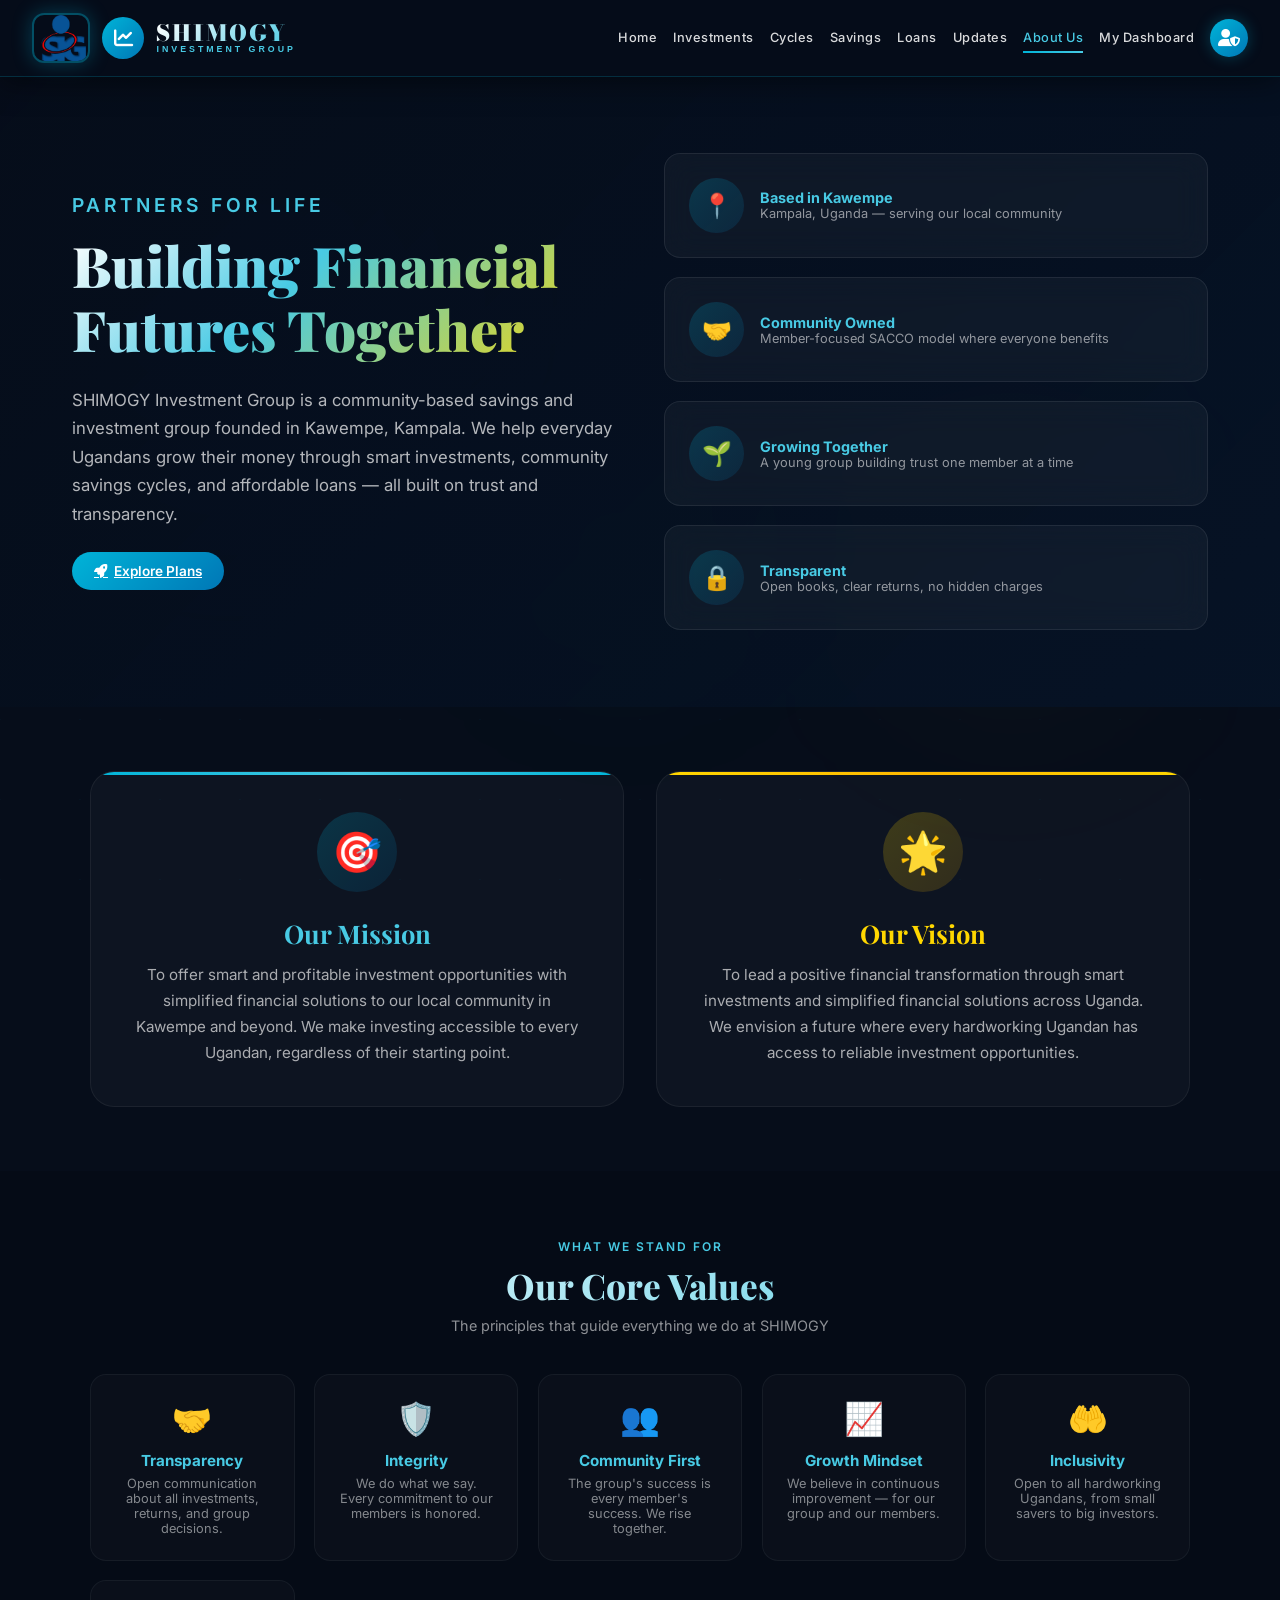
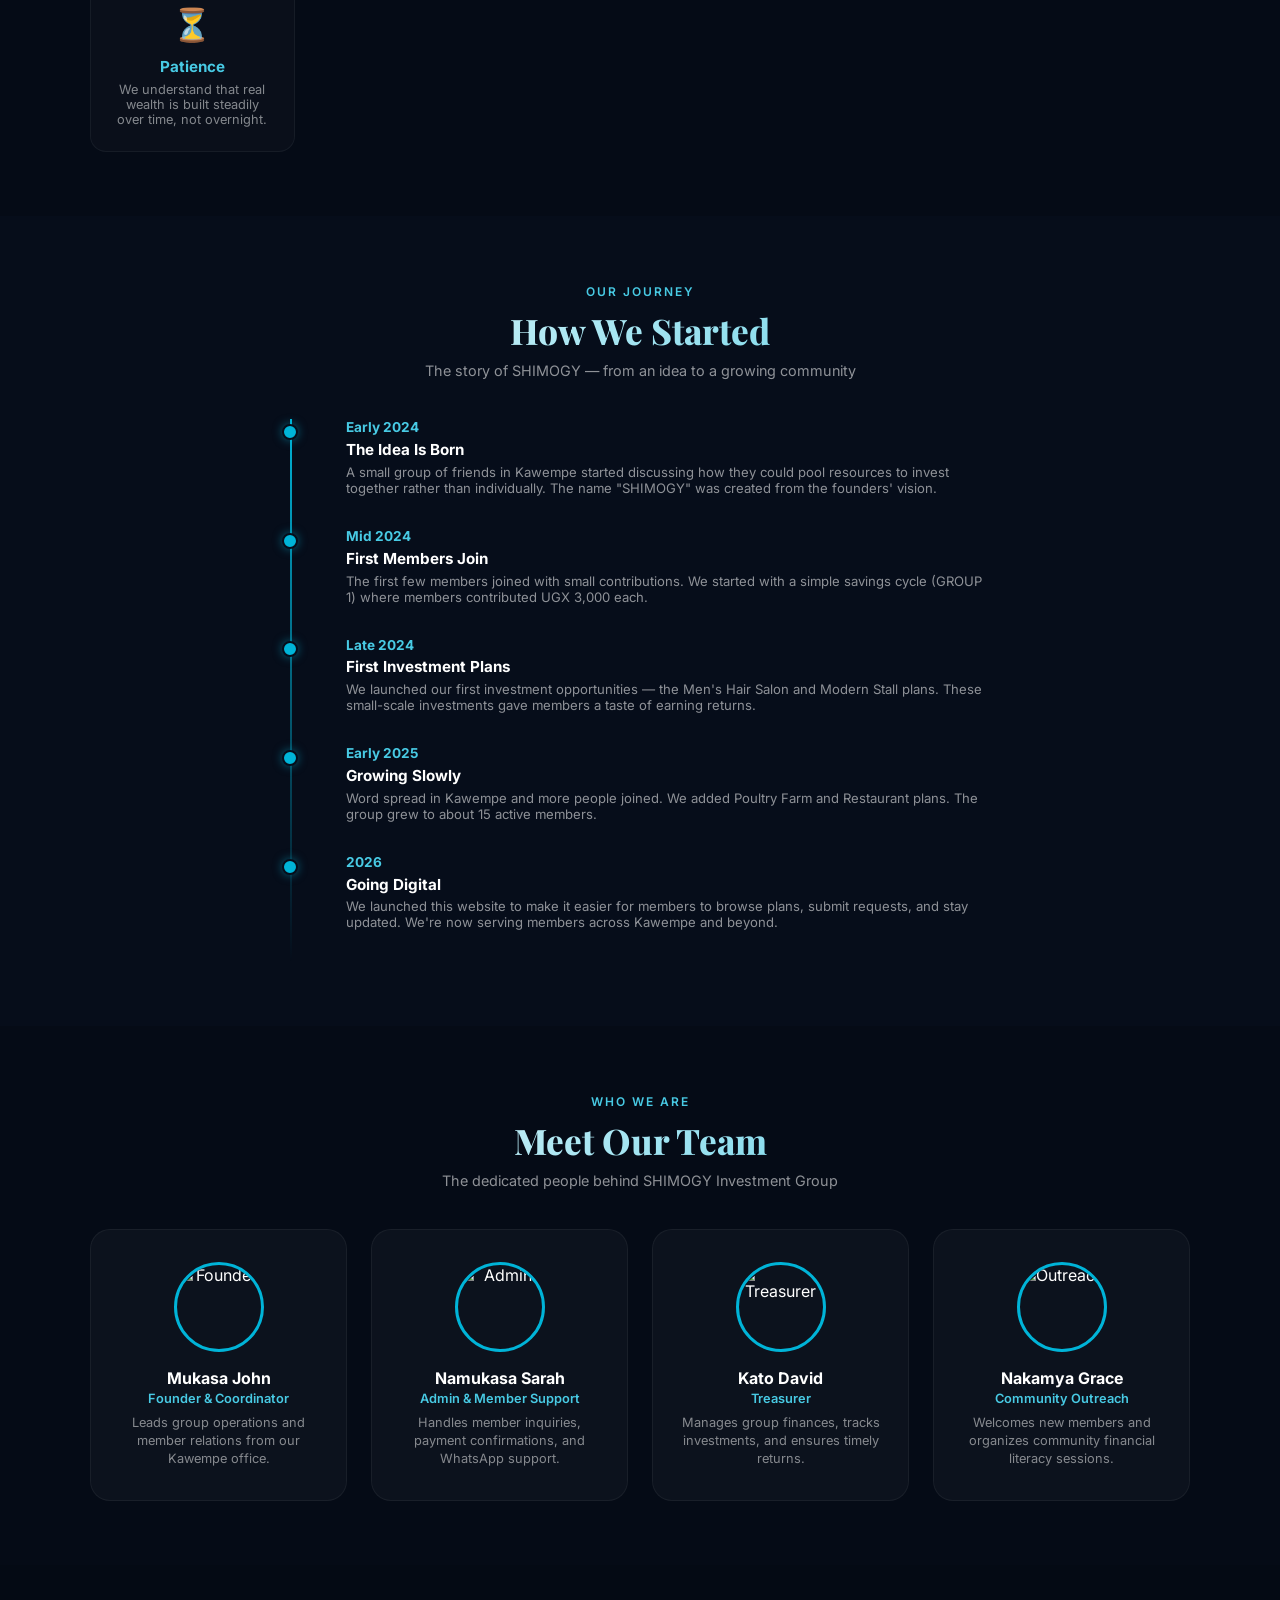
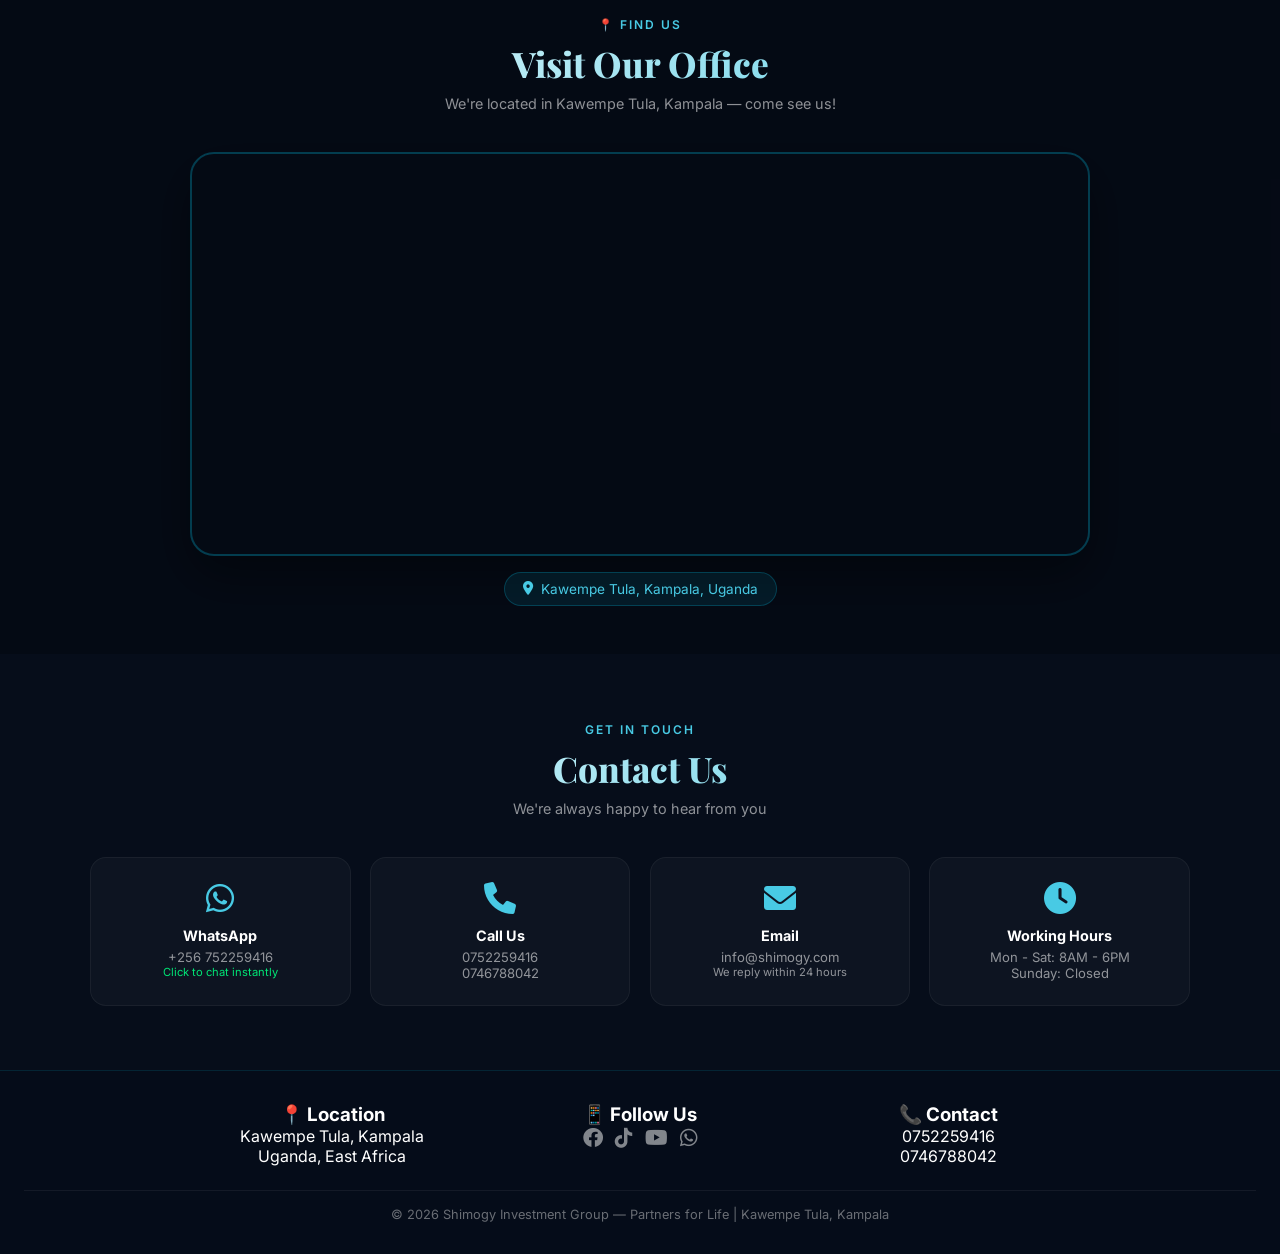
==== about.html @ a3112fb6 "Add files via upload" ====
<!DOCTYPE html>
<html lang="en">
<head>
    <meta charset="UTF-8">
    <meta name="viewport" content="width=device-width, initial-scale=1.0">
    <title>SHIMOGY | About Us - Partners for Life | Kawempe, Uganda</title>
    <link href="https://fonts.googleapis.com/css2?family=Inter:opsz,wght@14..32,300;400;500;600;700;800;900&display=swap" rel="stylesheet">
    <link rel="stylesheet" href="https://cdnjs.cloudflare.com/ajax/libs/font-awesome/6.0.0-beta3/css/all.min.css">
    <link rel="stylesheet" href="style.css">
    <link rel="stylesheet" href="https://unpkg.com/leaflet@1.9.4/dist/leaflet.css" />
    <style>
        @import url('https://fonts.googleapis.com/css2?family=Bodoni+Moda:opsz,wght@6..96,700;6..96,800;6..96,900&display=swap');
        @import url('https://fonts.googleapis.com/css2?family=Playfair+Display:wght@700;800;900&display=swap');
        
        * { margin: 0; padding: 0; box-sizing: border-box; }

        body {
            background-color: #060d1a;
            font-family: 'Inter', sans-serif;
            color: white;
            min-height: 100vh;
            display: flex;
            flex-direction: column;
            overflow-x: hidden;
        }

        /* Animated gradient orbs */
        .about-orb {
            position: fixed;
            border-radius: 50%;
            filter: blur(100px);
            z-index: 0;
            pointer-events: none;
            animation: orbFloat 10s infinite ease-in-out;
        }
        .about-orb:nth-child(1) { width: 350px; height: 350px; background: rgba(0, 180, 216, 0.04); top: 15%; left: 5%; }
        .about-orb:nth-child(2) { width: 280px; height: 280px; background: rgba(255, 215, 0, 0.03); bottom: 20%; right: 10%; animation-delay: 5s; }
        .about-orb:nth-child(3) { width: 220px; height: 220px; background: rgba(0, 230, 118, 0.03); top: 50%; left: 40%; animation-delay: 3s; }

        @keyframes orbFloat {
            0%, 100% { transform: translate(0, 0) scale(1); }
            25% { transform: translate(40px, -30px) scale(1.2); }
            50% { transform: translate(-20px, 20px) scale(0.9); }
            75% { transform: translate(-40px, -10px) scale(1.1); }
        }

        /* Geometric lines */
        .geo-lines {
            position: fixed; top: 0; left: 0; width: 100%; height: 100%;
            z-index: 0; pointer-events: none; opacity: 0.03;
            background-image: 
                linear-gradient(30deg, #00b4d8 1px, transparent 1px),
                linear-gradient(-30deg, #00b4d8 1px, transparent 1px);
            background-size: 80px 80px;
        }

        /* Navbar */
        .navbar {
            background: rgba(6, 13, 26, 0.94); backdrop-filter: blur(20px);
            padding: 0.8rem 2rem; position: sticky; top: 0; z-index: 1000;
            border-bottom: 1px solid rgba(0, 180, 216, 0.2); box-shadow: 0 4px 30px rgba(0, 0, 0, 0.5);
        }
        .nav-container {
            max-width: 1400px; margin: 0 auto; display: flex;
            justify-content: space-between; align-items: center; flex-wrap: wrap;
        }
        .logo-area { display: flex; align-items: center; gap: 12px; cursor: pointer; text-decoration: none; }
        .logo-area img { height: 50px; width: auto; border-radius: 12px; object-fit: cover; box-shadow: 0 0 20px rgba(0, 180, 216, 0.3); border: 2px solid rgba(0, 180, 216, 0.4); }
        .logo-placeholder { width: 42px; height: 42px; background: linear-gradient(135deg, #00b4d8, #0077b6); border-radius: 50%; display: flex; align-items: center; justify-content: center; font-size: 1.2rem; color: white; }
        .logo-text h1 { font-family: 'Bodoni Moda', serif; font-size: 1.4rem; font-weight: 900; background: linear-gradient(135deg, #ffffff, #48cae4); -webkit-background-clip: text; -webkit-text-fill-color: transparent; background-clip: text; line-height: 1; letter-spacing: 2px; }
        .logo-text p { font-size: 0.55rem; letter-spacing: 3px; color: #48cae4; font-weight: 600; }
        .nav-links { display: flex; gap: 1rem; align-items: center; flex-wrap: wrap; }
        .nav-links a { text-decoration: none; font-weight: 500; color: rgba(255, 255, 255, 0.85); transition: 0.3s; padding: 0.5rem 0; position: relative; font-size: 0.8rem; letter-spacing: 0.5px; }
        .nav-links a::after { content: ''; position: absolute; bottom: 0; left: 0; width: 0%; height: 2px; background: linear-gradient(90deg, #00b4d8, #48cae4); transition: width 0.3s; }
        .nav-links a:hover::after, .nav-links a.active::after { width: 100%; }
        .nav-links a:hover, .nav-links a.active { color: #48cae4; }
        .account-icon { width: 38px; height: 38px; background: linear-gradient(135deg, #00b4d8, #0077b6); border-radius: 50%; display: flex; align-items: center; justify-content: center; cursor: pointer; transition: 0.3s; font-size: 1.1rem; color: white; }
        .account-icon:hover { transform: scale(1.1); }

        /* Hero Section - Different from other pages */
        .about-hero {
            position: relative; min-height: 70vh; display: flex; align-items: center;
            background: url('https://images.unsplash.com/photo-1590701833281-e6283af0948d?w=1920&h=1080&fit=crop') center/cover no-repeat;
            background-attachment: fixed; z-index: 1;
        }
        .about-hero::before {
            content: ''; position: absolute; top: 0; left: 0; width: 100%; height: 100%;
            background: linear-gradient(135deg, rgba(6, 13, 26, 0.93) 0%, rgba(6, 20, 40, 0.82) 100%);
            z-index: 1;
        }
        .about-hero-content {
            position: relative; z-index: 2; max-width: 1200px; margin: 0 auto; padding: 3rem 2rem;
            display: grid; grid-template-columns: 1fr 1fr; gap: 3rem; align-items: center;
        }
        .about-hero-left h1 {
            font-family: 'Playfair Display', serif; font-size: 3.5rem; font-weight: 900; line-height: 1.15;
            background: linear-gradient(135deg, #ffffff 0%, #48cae4 40%, #ffd700 100%);
            -webkit-background-clip: text; -webkit-text-fill-color: transparent; background-clip: text;
            margin-bottom: 1.5rem;
        }
        .about-hero-left .tagline {
            font-size: 1.2rem; color: #48cae4; font-weight: 600; letter-spacing: 4px; text-transform: uppercase; margin-bottom: 1rem;
        }
        .about-hero-left p {
            color: rgba(255, 255, 255, 0.7); font-size: 1.05rem; line-height: 1.7; margin-bottom: 1.5rem;
        }
        .about-hero-right {
            display: flex; flex-direction: column; gap: 1.2rem;
        }
        .about-stat-card {
            background: rgba(255, 255, 255, 0.04); backdrop-filter: blur(15px);
            border: 1px solid rgba(255, 255, 255, 0.08); border-radius: 16px;
            padding: 1.5rem; display: flex; align-items: center; gap: 1rem;
            transition: all 0.3s;
        }
        .about-stat-card:hover { border-color: rgba(0, 180, 216, 0.35); transform: translateX(5px); }
        .about-stat-card .stat-icon {
            width: 55px; height: 55px; background: linear-gradient(135deg, rgba(0, 180, 216, 0.2), rgba(0, 119, 182, 0.15));
            border-radius: 50%; display: flex; align-items: center; justify-content: center;
            font-size: 1.5rem; flex-shrink: 0;
        }
        .about-stat-card .stat-info h4 { font-size: 0.9rem; color: #48cae4; }
        .about-stat-card .stat-info p { font-size: 0.8rem; color: rgba(255, 255, 255, 0.55); }

        /* Sections */
        .section-padding { padding: 4rem 1.5rem; position: relative; z-index: 1; }
        .section-inner { max-width: 1100px; margin: 0 auto; position: relative; z-index: 2; }

        /* Vision Mission - Side by Side */
        .vision-mission-grid {
            display: grid; grid-template-columns: 1fr 1fr; gap: 2rem;
        }
        .vm-card {
            background: rgba(255, 255, 255, 0.03); border: 1px solid rgba(255, 255, 255, 0.06);
            border-radius: 24px; padding: 2.5rem; text-align: center; transition: all 0.3s;
            position: relative; overflow: hidden;
        }
        .vm-card::before {
            content: ''; position: absolute; top: 0; left: 0; width: 100%; height: 3px;
            background: linear-gradient(90deg, #00b4d8, #48cae4, #00b4d8);
        }
        .vm-card.vision::before { background: linear-gradient(90deg, #ffd700, #ffb800, #ffd700); }
        .vm-card:hover { transform: translateY(-5px); border-color: rgba(0, 180, 216, 0.3); }
        .vm-card .vm-icon {
            width: 80px; height: 80px; border-radius: 50%; display: flex; align-items: center;
            justify-content: center; margin: 0 auto 1.5rem; font-size: 2.5rem;
        }
        .vm-card.mission .vm-icon { background: linear-gradient(135deg, rgba(0, 180, 216, 0.2), rgba(0, 119, 182, 0.15)); }
        .vm-card.vision .vm-icon { background: linear-gradient(135deg, rgba(255, 215, 0, 0.2), rgba(255, 184, 0, 0.15)); }
        .vm-card h3 { font-family: 'Playfair Display', serif; font-size: 1.6rem; margin-bottom: 0.8rem; }
        .vm-card.mission h3 { color: #48cae4; }
        .vm-card.vision h3 { color: #ffd700; }
        .vm-card p { color: rgba(255, 255, 255, 0.65); line-height: 1.7; font-size: 0.95rem; }

        /* Values Grid */
        .values-grid {
            display: grid; grid-template-columns: repeat(auto-fit, minmax(200px, 1fr)); gap: 1.2rem;
        }
        .value-item {
            background: rgba(255, 255, 255, 0.02); border: 1px solid rgba(255, 255, 255, 0.05);
            border-radius: 16px; padding: 1.5rem; text-align: center; transition: all 0.3s;
        }
        .value-item:hover { border-color: rgba(0, 180, 216, 0.25); background: rgba(0, 180, 216, 0.03); }
        .value-item .value-icon { font-size: 2rem; margin-bottom: 0.8rem; }
        .value-item h4 { color: #48cae4; font-size: 0.95rem; margin-bottom: 0.4rem; }
        .value-item p { color: rgba(255, 255, 255, 0.5); font-size: 0.8rem; }

        /* Map Section */
        .map-section {
            padding: 3rem 1.5rem; position: relative; z-index: 1;
            background: rgba(0, 0, 0, 0.2);
        }
        .map-container {
            max-width: 900px; margin: 0 auto;
            border-radius: 24px; overflow: hidden;
            border: 2px solid rgba(0, 180, 216, 0.3);
            box-shadow: 0 20px 50px rgba(0, 0, 0, 0.4);
        }
        #map {
            height: 400px; width: 100%; z-index: 1;
        }
        .map-label {
            text-align: center; margin-top: 1rem;
        }
        .map-label .location-badge {
            display: inline-flex; align-items: center; gap: 8px;
            background: rgba(0, 180, 216, 0.1); border: 1px solid rgba(0, 180, 216, 0.25);
            padding: 8px 18px; border-radius: 50px; font-size: 0.85rem; color: #48cae4;
        }

        /* Team Section */
        .team-grid {
            display: grid; grid-template-columns: repeat(auto-fit, minmax(200px, 1fr)); gap: 1.5rem;
        }
        .team-card {
            background: rgba(255, 255, 255, 0.03); border: 1px solid rgba(255, 255, 255, 0.05);
            border-radius: 20px; padding: 2rem 1.5rem; text-align: center; transition: all 0.3s;
        }
        .team-card:hover { border-color: rgba(0, 180, 216, 0.3); transform: translateY(-5px); }
        .team-avatar {
            width: 90px; height: 90px; border-radius: 50%; object-fit: cover;
            border: 3px solid #00b4d8; margin: 0 auto 1rem; display: block;
        }
        .team-card h4 { color: white; font-size: 1rem; margin-bottom: 0.2rem; }
        .team-card .role { color: #48cae4; font-size: 0.8rem; font-weight: 600; margin-bottom: 0.5rem; }
        .team-card p { color: rgba(255, 255, 255, 0.5); font-size: 0.8rem; line-height: 1.4; }

        /* Timeline */
        .timeline {
            position: relative; max-width: 700px; margin: 0 auto; padding-left: 2rem;
        }
        .timeline::before {
            content: ''; position: absolute; left: 0; top: 0; width: 2px; height: 100%;
            background: linear-gradient(180deg, #00b4d8, transparent);
        }
        .timeline-item {
            position: relative; padding-bottom: 2rem; padding-left: 1.5rem;
        }
        .timeline-item::before {
            content: ''; position: absolute; left: -2.5rem; top: 0.3rem;
            width: 12px; height: 12px; border-radius: 50%;
            background: #00b4d8; border: 2px solid #060d1a;
            box-shadow: 0 0 10px rgba(0, 180, 216, 0.5);
        }
        .timeline-item .timeline-year { color: #48cae4; font-weight: 700; font-size: 0.85rem; }
        .timeline-item h4 { margin: 0.3rem 0; font-size: 0.95rem; }
        .timeline-item p { color: rgba(255, 255, 255, 0.55); font-size: 0.82rem; }

        /* Contact Cards */
        .contact-grid {
            display: grid; grid-template-columns: repeat(auto-fit, minmax(200px, 1fr)); gap: 1.2rem;
        }
        .contact-card {
            background: rgba(255, 255, 255, 0.03); border: 1px solid rgba(255, 255, 255, 0.05);
            border-radius: 16px; padding: 1.5rem; text-align: center; transition: all 0.3s;
            cursor: pointer;
        }
        .contact-card:hover { border-color: rgba(0, 180, 216, 0.3); background: rgba(0, 180, 216, 0.03); }
        .contact-card i { font-size: 2rem; color: #48cae4; margin-bottom: 0.8rem; }
        .contact-card h4 { font-size: 0.9rem; margin-bottom: 0.3rem; }
        .contact-card p { color: rgba(255, 255, 255, 0.55); font-size: 0.82rem; }

        /* Buttons */
        .btn-primary {
            background: linear-gradient(135deg, #00b4d8, #0077b6); border: none; padding: 11px 22px;
            border-radius: 50px; font-weight: 600; font-size: 0.85rem; color: white; cursor: pointer;
            transition: all 0.3s; display: inline-flex; align-items: center; gap: 6px;
        }
        .btn-primary:hover { transform: translateY(-2px); box-shadow: 0 8px 25px rgba(0, 180, 216, 0.4); }

        /* Section headers */
        .section-title {
            text-align: center; margin-bottom: 2.5rem;
        }
        .section-title .tag {
            display: inline-block; color: #48cae4; font-size: 0.75rem; font-weight: 600;
            letter-spacing: 2px; text-transform: uppercase; margin-bottom: 0.5rem;
        }
        .section-title h2 {
            font-family: 'Playfair Display', serif; font-size: 2.2rem; font-weight: 800;
            background: linear-gradient(135deg, #ffffff, #48cae4);
            -webkit-background-clip: text; -webkit-text-fill-color: transparent; background-clip: text;
        }
        .section-title p { color: rgba(255, 255, 255, 0.55); font-size: 0.9rem; max-width: 450px; margin: 0.5rem auto 0; }

        /* Footer */
        footer {
            background: rgba(6, 13, 26, 0.96); padding: 2rem 1.5rem; text-align: center;
            border-top: 1px solid rgba(0, 180, 216, 0.15); position: relative; z-index: 1; margin-top: auto;
        }
        .footer-grid { display: grid; grid-template-columns: repeat(auto-fit, minmax(180px, 1fr)); gap: 1.5rem; max-width: 900px; margin: 0 auto 1.5rem; }
        .icons { display: flex; gap: 12px; justify-content: center; font-size: 20px; }
        .icons a { color: rgba(255, 255, 255, 0.5); transition: 0.3s; }
        .icons a:hover { color: #48cae4; transform: scale(1.15); }

        @media (max-width: 768px) {
            .about-hero-content { grid-template-columns: 1fr; text-align: center; }
            .about-hero-left h1 { font-size: 2.2rem; }
            .vision-mission-grid { grid-template-columns: 1fr; }
            .nav-container { flex-direction: column; gap: 0.6rem; }
            #map { height: 300px; }
        }
    </style>
</head>
<body>

<div class="about-orb"></div><div class="about-orb"></div><div class="about-orb"></div>
<div class="geo-lines"></div>

<!-- Navbar -->
<div class="navbar">
    <div class="nav-container">
        <div class="logo-area" onclick="location.href='index.html'">
            <img src="images/logobg.png" alt="SHIMOGY Logo">
            <div class="logo-placeholder"><i class="fas fa-chart-line"></i></div>
            <div class="logo-text"><h1>SHIMOGY</h1><p>INVESTMENT GROUP</p></div>
        </div>
        <div class="nav-links">
            <a href="index.html">Home</a>
            <a href="investments.html">Investments</a>
            <a href="cycles.html">Cycles</a>
            <a href="savings.html">Savings</a>
            <a href="loans.html">Loans</a>
            <a href="updates.html">Updates</a>
            <a href="about.html" class="active">About Us</a>
            <a href="dashboard.html">My Dashboard</a>
            <div class="account-icon" onclick="alert('🔐 Contact admin for dashboard access')"><i class="fas fa-user-shield"></i></div>
        </div>
    </div>
</div>

<!-- Hero Section -->
<section class="about-hero">
    <div class="about-hero-content">
        <div class="about-hero-left">
            <div class="tagline">Partners for Life</div>
            <h1>Building Financial<br>Futures Together</h1>
            <p>SHIMOGY Investment Group is a community-based savings and investment group founded in Kawempe, Kampala. We help everyday Ugandans grow their money through smart investments, community savings cycles, and affordable loans — all built on trust and transparency.</p>
            <a href="investments.html" class="btn-primary"><i class="fas fa-rocket"></i> Explore Plans</a>
        </div>
        <div class="about-hero-right">
            <div class="about-stat-card">
                <div class="stat-icon">📍</div>
                <div class="stat-info"><h4>Based in Kawempe</h4><p>Kampala, Uganda — serving our local community</p></div>
            </div>
            <div class="about-stat-card">
                <div class="stat-icon">🤝</div>
                <div class="stat-info"><h4>Community Owned</h4><p>Member-focused SACCO model where everyone benefits</p></div>
            </div>
            <div class="about-stat-card">
                <div class="stat-icon">🌱</div>
                <div class="stat-info"><h4>Growing Together</h4><p>A young group building trust one member at a time</p></div>
            </div>
            <div class="about-stat-card">
                <div class="stat-icon">🔒</div>
                <div class="stat-info"><h4>Transparent</h4><p>Open books, clear returns, no hidden charges</p></div>
            </div>
        </div>
    </div>
</section>

<!-- Vision & Mission -->
<section class="section-padding">
    <div class="section-inner">
        <div class="vision-mission-grid">
            <div class="vm-card mission">
                <div class="vm-icon">🎯</div>
                <h3>Our Mission</h3>
                <p>To offer smart and profitable investment opportunities with simplified financial solutions to our local community in Kawempe and beyond. We make investing accessible to every Ugandan, regardless of their starting point.</p>
            </div>
            <div class="vm-card vision">
                <div class="vm-icon">🌟</div>
                <h3>Our Vision</h3>
                <p>To lead a positive financial transformation through smart investments and simplified financial solutions across Uganda. We envision a future where every hardworking Ugandan has access to reliable investment opportunities.</p>
            </div>
        </div>
    </div>
</section>

<!-- Core Values -->
<section class="section-padding" style="background: rgba(0,0,0,0.15);">
    <div class="section-inner">
        <div class="section-title">
            <div class="tag">What We Stand For</div>
            <h2>Our Core Values</h2>
            <p>The principles that guide everything we do at SHIMOGY</p>
        </div>
        <div class="values-grid">
            <div class="value-item">
                <div class="value-icon">🤝</div>
                <h4>Transparency</h4>
                <p>Open communication about all investments, returns, and group decisions.</p>
            </div>
            <div class="value-item">
                <div class="value-icon">🛡️</div>
                <h4>Integrity</h4>
                <p>We do what we say. Every commitment to our members is honored.</p>
            </div>
            <div class="value-item">
                <div class="value-icon">👥</div>
                <h4>Community First</h4>
                <p>The group's success is every member's success. We rise together.</p>
            </div>
            <div class="value-item">
                <div class="value-icon">📈</div>
                <h4>Growth Mindset</h4>
                <p>We believe in continuous improvement — for our group and our members.</p>
            </div>
            <div class="value-item">
                <div class="value-icon">🤲</div>
                <h4>Inclusivity</h4>
                <p>Open to all hardworking Ugandans, from small savers to big investors.</p>
            </div>
            <div class="value-item">
                <div class="value-icon">⏳</div>
                <h4>Patience</h4>
                <p>We understand that real wealth is built steadily over time, not overnight.</p>
            </div>
        </div>
    </div>
</section>

<!-- Our Story Timeline -->
<section class="section-padding">
    <div class="section-inner">
        <div class="section-title">
            <div class="tag">Our Journey</div>
            <h2>How We Started</h2>
            <p>The story of SHIMOGY — from an idea to a growing community</p>
        </div>
        <div class="timeline">
            <div class="timeline-item">
                <div class="timeline-year">Early 2024</div>
                <h4>The Idea Is Born</h4>
                <p>A small group of friends in Kawempe started discussing how they could pool resources to invest together rather than individually. The name "SHIMOGY" was created from the founders' vision.</p>
            </div>
            <div class="timeline-item">
                <div class="timeline-year">Mid 2024</div>
                <h4>First Members Join</h4>
                <p>The first few members joined with small contributions. We started with a simple savings cycle (GROUP 1) where members contributed UGX 3,000 each.</p>
            </div>
            <div class="timeline-item">
                <div class="timeline-year">Late 2024</div>
                <h4>First Investment Plans</h4>
                <p>We launched our first investment opportunities — the Men's Hair Salon and Modern Stall plans. These small-scale investments gave members a taste of earning returns.</p>
            </div>
            <div class="timeline-item">
                <div class="timeline-year">Early 2025</div>
                <h4>Growing Slowly</h4>
                <p>Word spread in Kawempe and more people joined. We added Poultry Farm and Restaurant plans. The group grew to about 15 active members.</p>
            </div>
            <div class="timeline-item">
                <div class="timeline-year">2026</div>
                <h4>Going Digital</h4>
                <p>We launched this website to make it easier for members to browse plans, submit requests, and stay updated. We're now serving members across Kawempe and beyond.</p>
            </div>
        </div>
    </div>
</section>

<!-- Team Section -->
<section class="section-padding" style="background: rgba(0,0,0,0.15);">
    <div class="section-inner">
        <div class="section-title">
            <div class="tag">Who We Are</div>
            <h2>Meet Our Team</h2>
            <p>The dedicated people behind SHIMOGY Investment Group</p>
        </div>
        <div class="team-grid">
            <div class="team-card">
                <img src="" alt="Founder" class="team-avatar">
                <h4>Mukasa John</h4>
                <div class="role">Founder & Coordinator</div>
                <p>Leads group operations and member relations from our Kawempe office.</p>
            </div>
            <div class="team-card">
                <img src="op" alt="Admin" class="team-avatar">
                <h4>Namukasa Sarah</h4>
                <div class="role">Admin & Member Support</div>
                <p>Handles member inquiries, payment confirmations, and WhatsApp support.</p>
            </div>
            <div class="team-card">
                <img src="op" alt="Treasurer" class="team-avatar">
                <h4>Kato David</h4>
                <div class="role">Treasurer</div>
                <p>Manages group finances, tracks investments, and ensures timely returns.</p>
            </div>
            <div class="team-card">
                <img src="h200&fit=crop" alt="Outreach" class="team-avatar">
                <h4>Nakamya Grace</h4>
                <div class="role">Community Outreach</div>
                <p>Welcomes new members and organizes community financial literacy sessions.</p>
            </div>
        </div>
    </div>
</section>

<!-- Live Map Section -->
<section class="map-section">
    <div class="section-inner">
        <div class="section-title">
            <div class="tag">📍 Find Us</div>
            <h2>Visit Our Office</h2>
            <p>We're located in Kawempe Tula, Kampala — come see us!</p>
        </div>
        <div class="map-container">
            <div id="map"></div>
        </div>
        <div class="map-label">
            <div class="location-badge">
                <i class="fas fa-map-marker-alt"></i>
                Kawempe Tula, Kampala, Uganda
            </div>
        </div>
    </div>
</section>

<!-- Contact Section -->
<section class="section-padding">
    <div class="section-inner">
        <div class="section-title">
            <div class="tag">Get In Touch</div>
            <h2>Contact Us</h2>
            <p>We're always happy to hear from you</p>
        </div>
        <div class="contact-grid">
            <div class="contact-card" onclick="window.open('https://wa.me/256752259416', '_blank')">
                <i class="fab fa-whatsapp"></i>
                <h4>WhatsApp</h4>
                <p>+256 752259416</p>
                <p style="font-size:0.7rem; color:#00e676;">Click to chat instantly</p>
            </div>
            <div class="contact-card" onclick="location.href='tel:+256752259416'">
                <i class="fas fa-phone"></i>
                <h4>Call Us</h4>
                <p>0752259416</p>
                <p>0746788042</p>
            </div>
            <div class="contact-card">
                <i class="fas fa-envelope"></i>
                <h4>Email</h4>
                <p>info@shimogy.com</p>
                <p style="font-size:0.7rem;">We reply within 24 hours</p>
            </div>
            <div class="contact-card">
                <i class="fas fa-clock"></i>
                <h4>Working Hours</h4>
                <p>Mon - Sat: 8AM - 6PM</p>
                <p>Sunday: Closed</p>
            </div>
        </div>
    </div>
</section>

<!-- Footer -->
<footer>
    <div class="footer-grid">
        <div><h3>📍 Location</h3><p>Kawempe Tula, Kampala</p><p>Uganda, East Africa</p></div>
        <div><h3>📱 Follow Us</h3><div class="icons"><a href="#"><i class="fab fa-facebook"></i></a><a href="#"><i class="fab fa-tiktok"></i></a><a href="#"><i class="fab fa-youtube"></i></a><a href="https://wa.me/256752259416"><i class="fab fa-whatsapp"></i></a></div></div>
        <div><h3>📞 Contact</h3><p>0752259416</p><p>0746788042</p></div>
    </div>
    <p style="margin-top: 1rem; padding-top: 1rem; border-top: 1px solid rgba(255,255,255,0.06); font-size: 0.8rem; color: rgba(255,255,255,0.4);">© 2026 Shimogy Investment Group — Partners for Life | Kawempe Tula, Kampala</p>
</footer>

<script src="https://unpkg.com/leaflet@1.9.4/dist/leaflet.js"></script>
<script>
    (function() {
        // Initialize the map centered on Kawempe Tula, Kampala
        function initMap() {
            const mapContainer = document.getElementById('map');
            if (!mapContainer) return;

            // Kawempe Tula coordinates (approximate)
            const kawempeLat = 0.3792;
            const kawempeLng = 32.5585;

            const map = L.map('map').setView([kawempeLat, kawempeLng], 15);

            // Add OpenStreetMap tiles
            L.tileLayer('https://{s}.tile.openstreetmap.org/{z}/{x}/{y}.png', {
                attribution: '&copy; <a href="https://www.openstreetmap.org/copyright">OpenStreetMap</a> contributors',
                maxZoom: 19
            }).addTo(map);

            // Custom icon for SHIMOGY
            const shimogyIcon = L.divIcon({
                html: '<div style="background: linear-gradient(135deg, #00b4d8, #0077b6); width: 40px; height: 40px; border-radius: 50%; display: flex; align-items: center; justify-content: center; border: 3px solid white; box-shadow: 0 4px 15px rgba(0,0,0,0.4); font-size: 18px;">📍</div>',
                iconSize: [40, 40],
                iconAnchor: [20, 40],
                popupAnchor: [0, -45]
            });

            // Add marker for SHIMOGY office
            const marker = L.marker([kawempeLat, kawempeLng], { icon: shimogyIcon }).addTo(map);
            marker.bindPopup(`
                <div style="text-align:center; font-family: sans-serif;">
                    <strong style="color:#0077b6;">🏢 SHIMOGY Investment Group</strong><br>
                    <span style="font-size:13px;">Kawempe Tula, Kampala</span><br>
                    <span style="font-size:12px; color:#666;">📞 0752259416</span><br>
                    <a href="https://wa.me/256752259416" target="_blank" style="color:#25D366;">💬 Chat on WhatsApp</a>
                </div>
            `).openPopup();

            // Add circle to show approximate service area
            L.circle([kawempeLat, kawempeLng], {
                color: '#00b4d8',
                fillColor: '#00b4d8',
                fillOpacity: 0.08,
                radius: 1500
            }).addTo(map).bindPopup('Our service area — Kawempe and surroundings');

            console.log('🗺️ Map loaded successfully — Kawempe Tula, Kampala');
        }

        document.addEventListener('DOMContentLoaded', function() {
            initMap();
        });
    })();
</script>

</body>
</html>
---- style.css ----
/* style.css - Main Stylesheet */
:root {
    --dark-blue: #05102d;
    --mid-blue: #0a2a5e;
    --bright-blue: #0077b6;
    --accent-blue: #00b4d8;
    --light-blue: #48cae4;
    --gold: #ffd700;
    --gold-light: #ffe44d;
    --green: #00e676;
    --white: #ffffff;
}

* {
    margin: 0;
    padding: 0;
    box-sizing: border-box;
}

body {
    font-family: 'Inter', sans-serif;
    color: var(--white);
    min-height: 100vh;
    display: flex;
    flex-direction: column;
}

/* Navbar */
.navbar {
    background: rgba(5, 16, 45, 0.95);
    backdrop-filter: blur(20px);
    padding: 1rem 2rem;
    position: sticky;
    top: 0;
    z-index: 1000;
    border-bottom: 2px solid rgba(0, 180, 216, 0.3);
    box-shadow: 0 4px 20px rgba(0, 0, 0, 0.5);
}

.nav-container {
    max-width: 1400px;
    margin: 0 auto;
    display: flex;
    justify-content: space-between;
    align-items: center;
    flex-wrap: wrap;
}

.logo-area {
    display: flex;
    align-items: center;
    gap: 15px;
    cursor: pointer;
}

.logo-icon {
    width: 55px;
    height: 55px;
    background: linear-gradient(135deg, #00b4d8, #0077b6);
    border-radius: 50%;
    display: flex;
    align-items: center;
    justify-content: center;
    font-size: 1.8rem;
    color: white;
    box-shadow: 0 0 25px rgba(0, 180, 216, 0.4);
    animation: pulse 2s infinite;
}

@keyframes pulse {
    0%, 100% { box-shadow: 0 0 25px rgba(0, 180, 216, 0.4); }
    50% { box-shadow: 0 0 45px rgba(0, 180, 216, 0.8); }
}

.logo-text h1 {
    font-family: 'Bodoni Moda', serif;
    font-size: 1.8rem;
    font-weight: 900;
    background: linear-gradient(135deg, #ffffff, #48cae4);
    -webkit-background-clip: text;
    -webkit-text-fill-color: transparent;
    background-clip: text;
    line-height: 1;
}

.logo-text p {
    font-size: 0.65rem;
    letter-spacing: 3px;
    color: #48cae4;
    font-family: 'Calibri', sans-serif;
}

.nav-links {
    display: flex;
    gap: 1.5rem;
    align-items: center;
    flex-wrap: wrap;
}

.nav-links a {
    text-decoration: none;
    font-weight: 600;
    color: var(--white);
    transition: 0.3s;
    padding: 0.5rem 0;
    position: relative;
    font-size: 0.9rem;
}

.nav-links a::after {
    content: '';
    position: absolute;
    bottom: 0;
    left: 0;
    width: 0%;
    height: 2px;
    background: linear-gradient(90deg, #00b4d8, #48cae4);
    transition: width 0.3s;
}

.nav-links a:hover::after,
.nav-links a.active::after {
    width: 100%;
}

.nav-links a:hover,
.nav-links a.active {
    color: #48cae4;
}

.account-icon {
    width: 44px;
    height: 44px;
    background: linear-gradient(135deg, #00b4d8, #0077b6);
    border-radius: 50%;
    display: flex;
    align-items: center;
    justify-content: center;
    cursor: pointer;
    transition: 0.3s;
    font-size: 1.3rem;
    color: white;
    box-shadow: 0 0 15px rgba(0, 180, 216, 0.3);
}

.account-icon:hover {
    transform: scale(1.1);
    box-shadow: 0 0 25px rgba(0, 180, 216, 0.6);
}

/* Hero Section */
.hero-section {
    padding: 4rem 2rem;
    text-align: center;
}

.hero-title {
    font-size: 2.8rem;
    font-weight: 800;
    background: linear-gradient(135deg, #48cae4, #ffffff);
    -webkit-background-clip: text;
    -webkit-text-fill-color: transparent;
    background-clip: text;
    margin-bottom: 1rem;
    line-height: 1.2;
}

.hero-subtitle {
    font-size: 1.1rem;
    opacity: 0.9;
    max-width: 700px;
    margin: 0 auto;
    color: #caf0f8;
    line-height: 1.6;
}

.floating {
    animation: float 3s ease-in-out infinite;
}

@keyframes float {
    0%, 100% { transform: translateY(0px); }
    50% { transform: translateY(-10px); }
}

/* Glass Card */
.glass-card {
    background: rgba(10, 40, 80, 0.4);
    backdrop-filter: blur(15px);
    border-radius: 24px;
    border: 1px solid rgba(0, 180, 216, 0.25);
    box-shadow: 0 10px 30px rgba(0, 0, 0, 0.3);
    transition: all 0.3s;
}

.glass-card:hover {
    border-color: rgba(0, 180, 216, 0.5);
    box-shadow: 0 15px 40px rgba(0, 180, 216, 0.15);
}

/* Buttons */
.btn-gold {
    background: linear-gradient(135deg, #00b4d8, #0077b6);
    border: none;
    padding: 14px 38px;
    border-radius: 50px;
    font-weight: 700;
    font-size: 1rem;
    color: white;
    cursor: pointer;
    transition: 0.3s;
    display: inline-block;
    text-decoration: none;
    box-shadow: 0 4px 15px rgba(0, 180, 216, 0.3);
}

.btn-gold:hover {
    transform: translateY(-2px);
    box-shadow: 0 8px 25px rgba(0, 180, 216, 0.5);
    background: linear-gradient(135deg, #48cae4, #00b4d8);
}

.btn-outline {
    background: transparent;
    border: 2px solid #00b4d8;
    padding: 12px 30px;
    border-radius: 50px;
    font-weight: 600;
    font-size: 0.95rem;
    color: #48cae4;
    cursor: pointer;
    transition: 0.3s;
}

.btn-outline:hover {
    background: rgba(0, 180, 216, 0.15);
    color: white;
}

/* Page Header */
.page-header {
    background: rgba(5, 16, 45, 0.7);
    backdrop-filter: blur(10px);
    padding: 2rem;
    text-align: center;
    border-bottom: 1px solid rgba(0, 180, 216, 0.3);
}

.page-header h1 {
    font-size: 2rem;
    background: linear-gradient(135deg, #fff, #48cae4);
    -webkit-background-clip: text;
    -webkit-text-fill-color: transparent;
    background-clip: text;
}

/* Cards Grid */
.cards-grid {
    display: grid;
    grid-template-columns: repeat(auto-fit, minmax(300px, 1fr));
    gap: 1.5rem;
    padding: 2rem;
    max-width: 1400px;
    margin: 0 auto;
}

.invest-card {
    background: rgba(10, 40, 80, 0.4);
    backdrop-filter: blur(15px);
    border-radius: 20px;
    overflow: hidden;
    border: 1px solid rgba(0, 180, 216, 0.25);
    transition: all 0.3s;
}

.invest-card:hover {
    transform: translateY(-5px);
    border-color: #00b4d8;
}

.card-img {
    height: 180px;
    background-size: cover;
    background-position: center;
    transition: transform 0.5s;
}

.invest-card:hover .card-img {
    transform: scale(1.05);
}

.card-body {
    padding: 1.5rem;
}

.card-body h3 {
    color: #48cae4;
    font-size: 1.2rem;
}

.price {
    font-size: 1.5rem;
    font-weight: 800;
    color: #ffd700;
    margin: 0.5rem 0;
}

.slot-available {
    background: rgba(0, 230, 118, 0.15);
    color: #00e676;
    padding: 4px 12px;
    border-radius: 20px;
    display: inline-block;
    font-size: 0.8rem;
    font-weight: 600;
}

.slot-booked {
    background: rgba(139, 90, 43, 0.3);
    color: #d4a574;
    padding: 4px 12px;
    border-radius: 20px;
    display: inline-block;
    font-size: 0.8rem;
    font-weight: 600;
}

.slot-ready {
    background: rgba(0, 230, 118, 0.2);
    color: #00e676;
    padding: 4px 12px;
    border-radius: 20px;
    display: inline-block;
    font-size: 0.8rem;
    font-weight: 600;
}

/* Modal */
.modal-overlay {
    position: fixed;
    top: 0;
    left: 0;
    width: 100%;
    height: 100%;
    background: rgba(5, 16, 45, 0.95);
    backdrop-filter: blur(10px);
    display: flex;
    align-items: center;
    justify-content: center;
    z-index: 10000;
    visibility: hidden;
    opacity: 0;
    transition: 0.3s;
}

.modal-overlay.active {
    visibility: visible;
    opacity: 1;
}

.modal-content {
    background: linear-gradient(135deg, #0a2a5e, #05102d);
    border-radius: 24px;
    padding: 2rem;
    width: 90%;
    max-width: 450px;
    border: 1px solid #00b4d8;
    box-shadow: 0 20px 50px rgba(0, 0, 0, 0.5);
}

.modal-content h3 {
    color: #48cae4;
    margin-bottom: 1.5rem;
    font-size: 1.3rem;
}

.modal-content input {
    width: 100%;
    padding: 14px;
    margin: 10px 0;
    border-radius: 50px;
    border: 1px solid rgba(0, 180, 216, 0.3);
    background: rgba(255, 255, 255, 0.95);
    font-weight: 500;
    outline: none;
    color: #05102d;
}

.modal-content input:focus {
    border-color: #00b4d8;
    box-shadow: 0 0 0 3px rgba(0, 180, 216, 0.2);
}

/* Updates */
.updates-list {
    max-width: 900px;
    margin: 0 auto;
    padding: 2rem;
}

.update-card {
    display: flex;
    gap: 15px;
    align-items: center;
    background: rgba(10, 40, 80, 0.35);
    backdrop-filter: blur(8px);
    margin: 15px auto;
    padding: 15px;
    border-radius: 15px;
    cursor: pointer;
    transition: 0.3s;
    border: 1px solid rgba(0, 180, 216, 0.2);
}

.update-card:hover {
    transform: translateX(8px);
    border-color: #00b4d8;
}

.update-card img {
    width: 80px;
    height: 80px;
    border-radius: 12px;
    object-fit: cover;
}

.update-detail {
    display: none;
    margin-top: 10px;
    padding: 15px;
    background: rgba(5, 16, 45, 0.7);
    border-radius: 12px;
    border-left: 3px solid #00b4d8;
}

/* Footer */
footer {
    background: rgba(5, 16, 45, 0.95);
    padding: 2rem;
    text-align: center;
    border-top: 1px solid rgba(0, 180, 216, 0.3);
    margin-top: auto;
}

.footer-grid {
    display: flex;
    flex-wrap: wrap;
    justify-content: space-around;
    gap: 20px;
    margin-bottom: 20px;
}

.icons {
    display: flex;
    gap: 20px;
    justify-content: center;
    font-size: 26px;
}

.icons a {
    color: #caf0f8;
    transition: 0.3s;
}

.icons a:hover {
    transform: scale(1.3);
    color: #48cae4;
}

/* Create Cycle Area */
.create-cycle-area {
    margin: 2rem auto;
    max-width: 700px;
    text-align: center;
    padding: 2rem;
}

.create-cycle-area input {
    width: 60%;
    padding: 12px;
    border-radius: 50px;
    border: 1px solid rgba(0, 180, 216, 0.3);
    margin-right: 1rem;
    outline: none;
    background: rgba(255, 255, 255, 0.95);
    color: #05102d;
}

/* Cycle Card */
.cycle-card-with-image {
    background: rgba(10, 40, 80, 0.4);
    backdrop-filter: blur(15px);
    border-radius: 20px;
    overflow: hidden;
    border: 1px solid rgba(0, 180, 216, 0.25);
    transition: all 0.3s;
}

.cycle-card-with-image:hover {
    transform: translateY(-5px);
    border-color: #00b4d8;
}

.cycle-img {
    height: 180px;
    background-size: cover;
    background-position: center;
}

.cycle-body {
    padding: 1.5rem;
}

.cycle-body h3 {
    color: #48cae4;
}

/* Responsive */
@media (max-width: 768px) {
    .nav-container {
        flex-direction: column;
        gap: 1rem;
    }
    .nav-links {
        gap: 1rem;
        justify-content: center;
    }
    .hero-title {
        font-size: 1.8rem;
    }
    .cards-grid {
        grid-template-columns: 1fr;
        padding: 1rem;
    }
    .create-cycle-area input {
        width: 100%;
        margin-bottom: 1rem;
        margin-right: 0;
    }
}
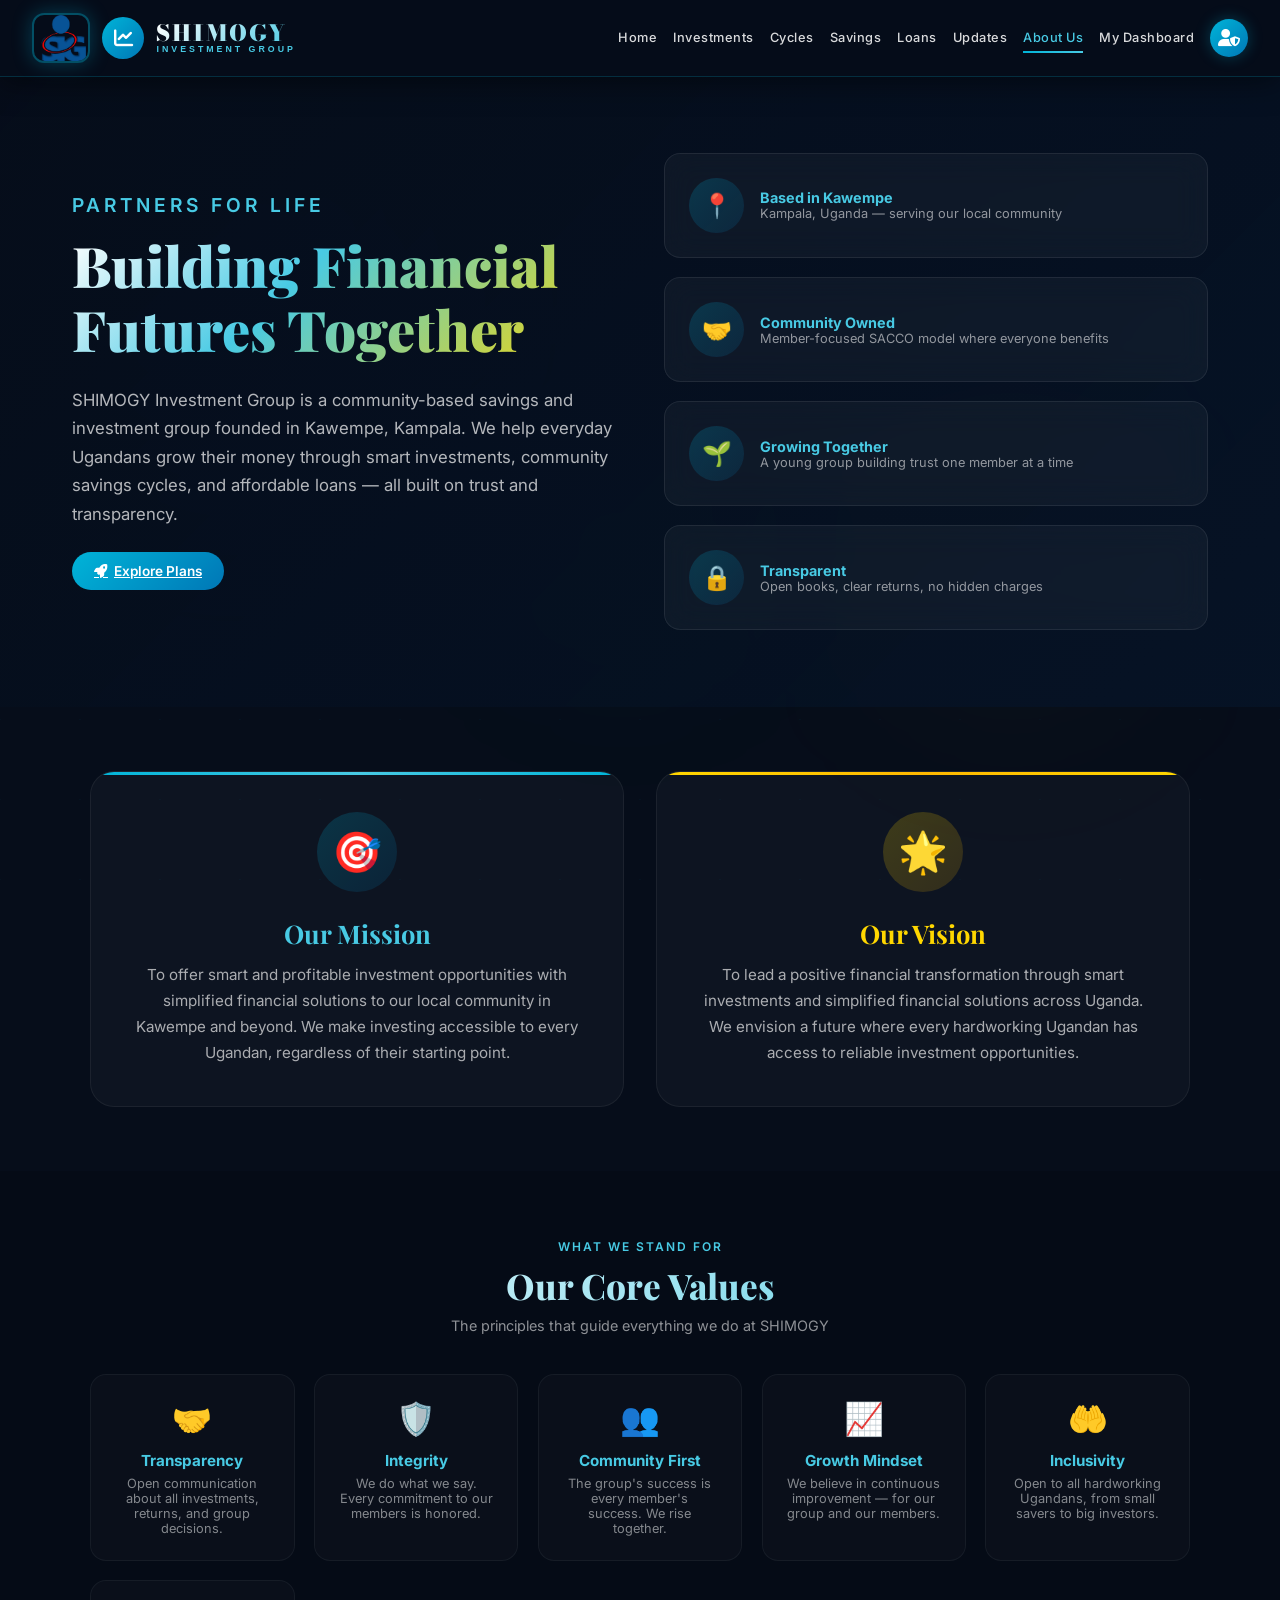
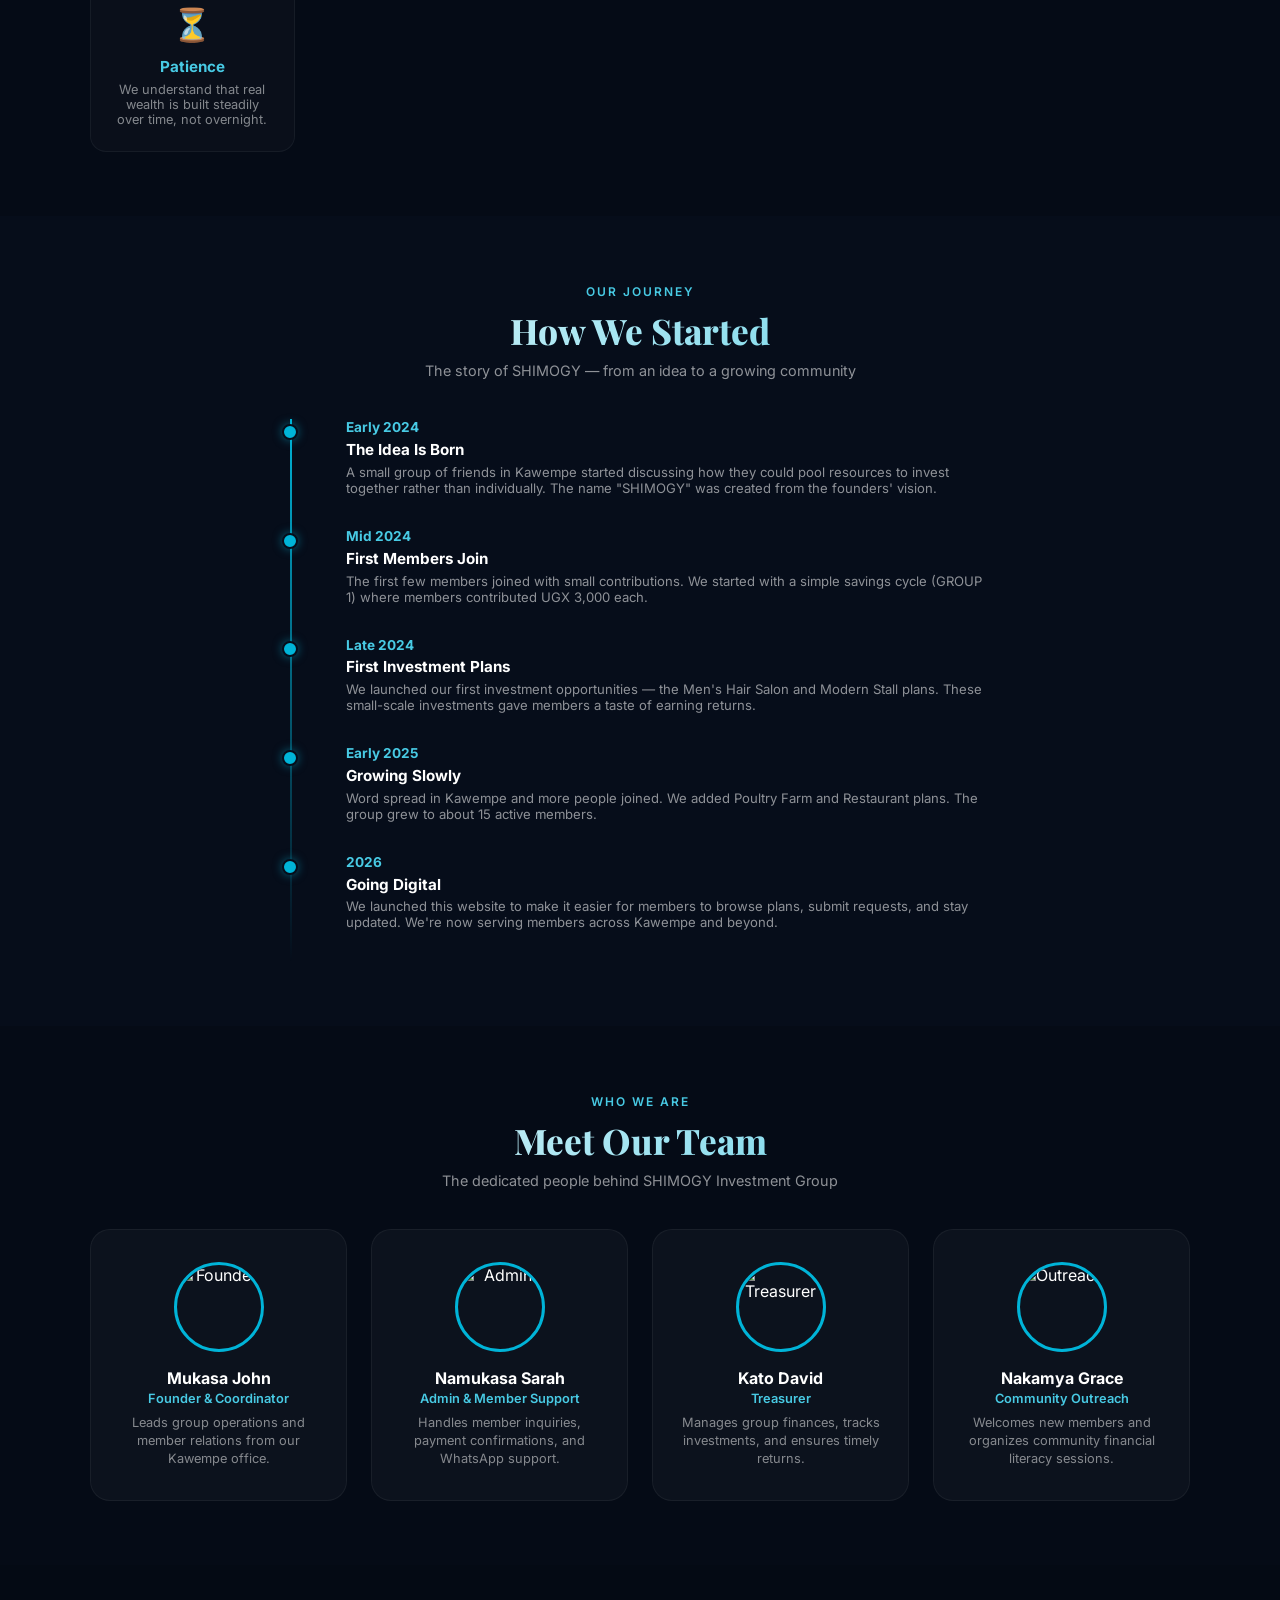
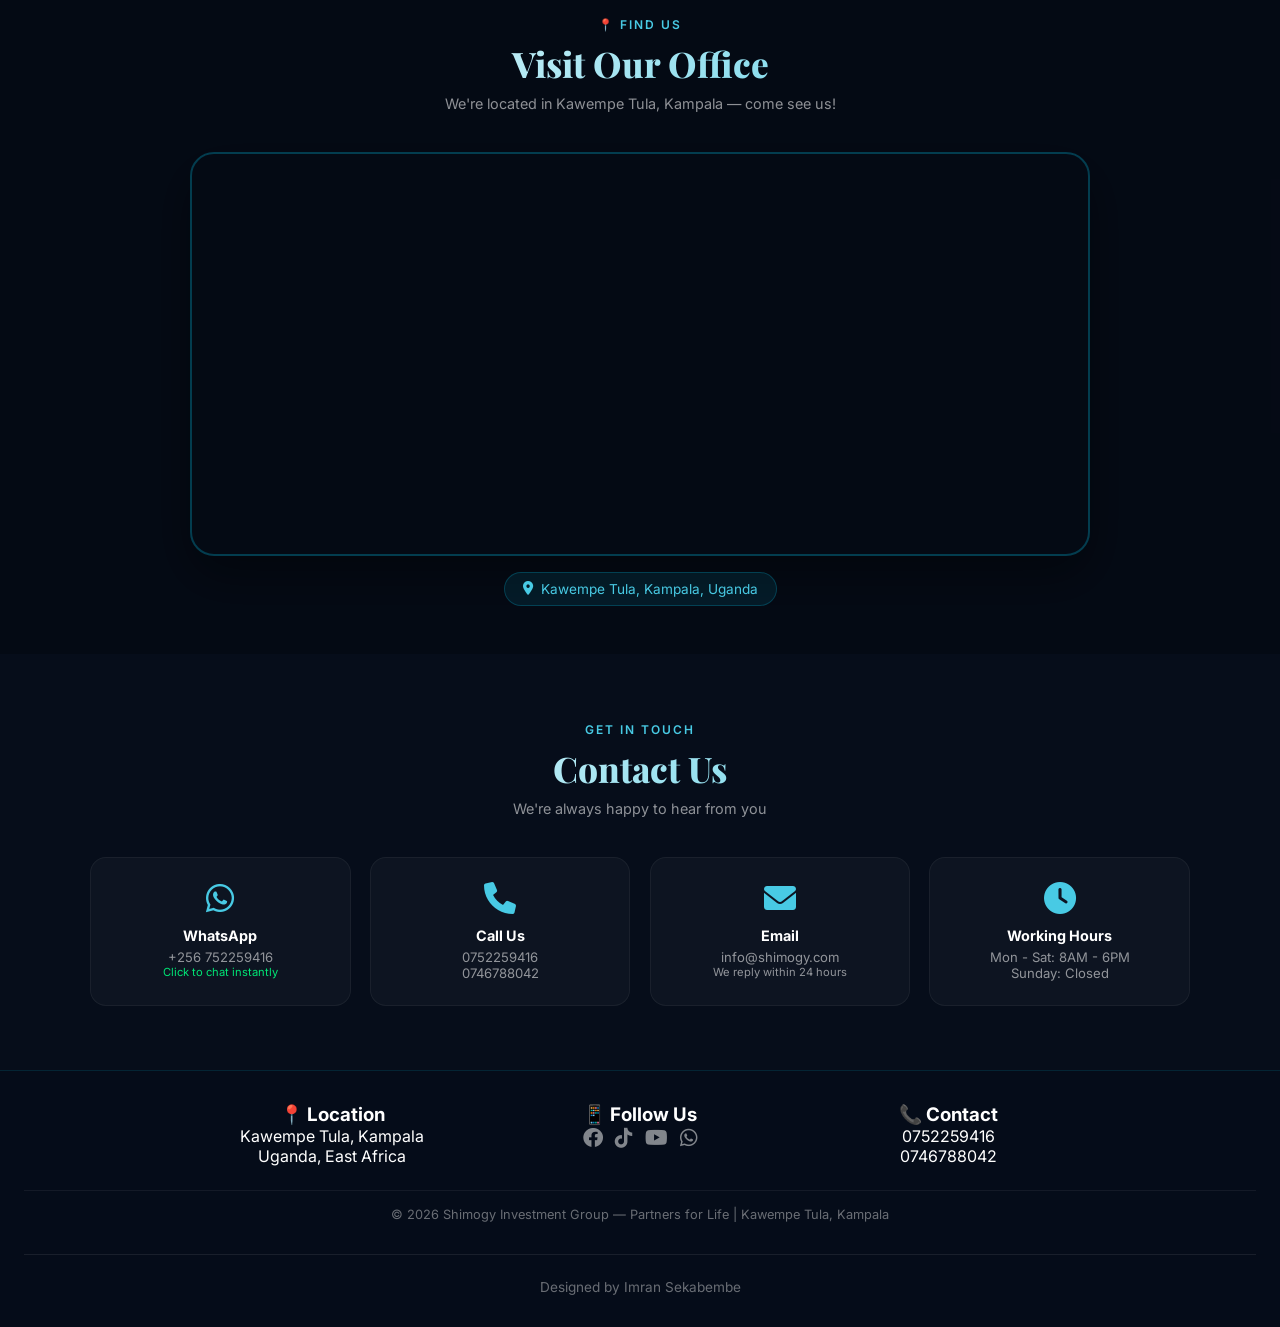
==== commit 2f9eaa60: "Update print statement from 'Hello' to 'Goodbye'" ====
--- a/about.html
+++ b/about.html
@@ -540,6 +540,9 @@
         <div><h3>📞 Contact</h3><p>0752259416</p><p>0746788042</p></div>
     </div>
     <p style="margin-top: 1rem; padding-top: 1rem; border-top: 1px solid rgba(255,255,255,0.06); font-size: 0.8rem; color: rgba(255,255,255,0.4);">© 2026 Shimogy Investment Group — Partners for Life | Kawempe Tula, Kampala</p>
+    <div style="text-align: center; margin-top: 2rem; padding-top: 1.5rem; border-top: 1px solid rgba(255,255,255,0.08); color: rgba(255,255,255,0.4); font-size: 0.85rem;">
+        Designed by Imran Sekabembe
+    </div>
 </footer>
 
 <script src="https://unpkg.com/leaflet@1.9.4/dist/leaflet.js"></script>
@@ -599,4 +602,4 @@
 </script>
 
 </body>
-</html>+</html>
